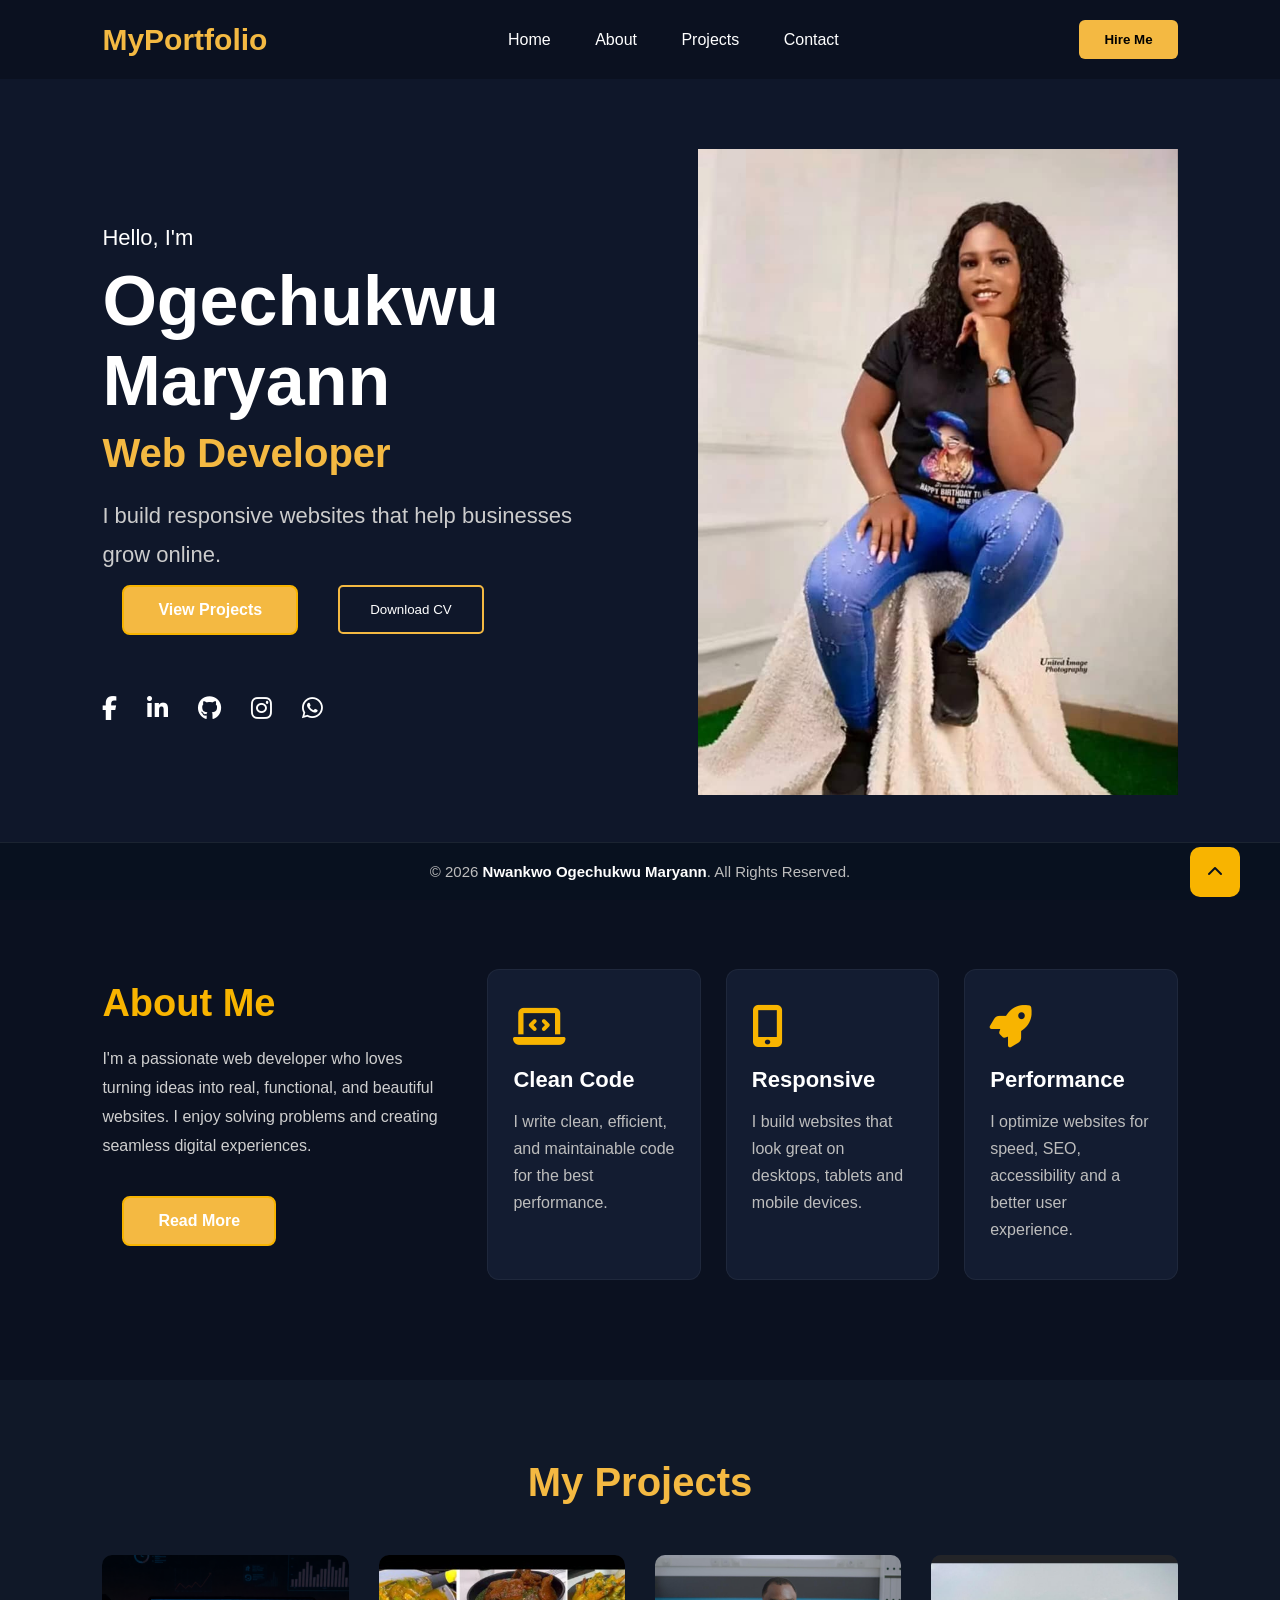
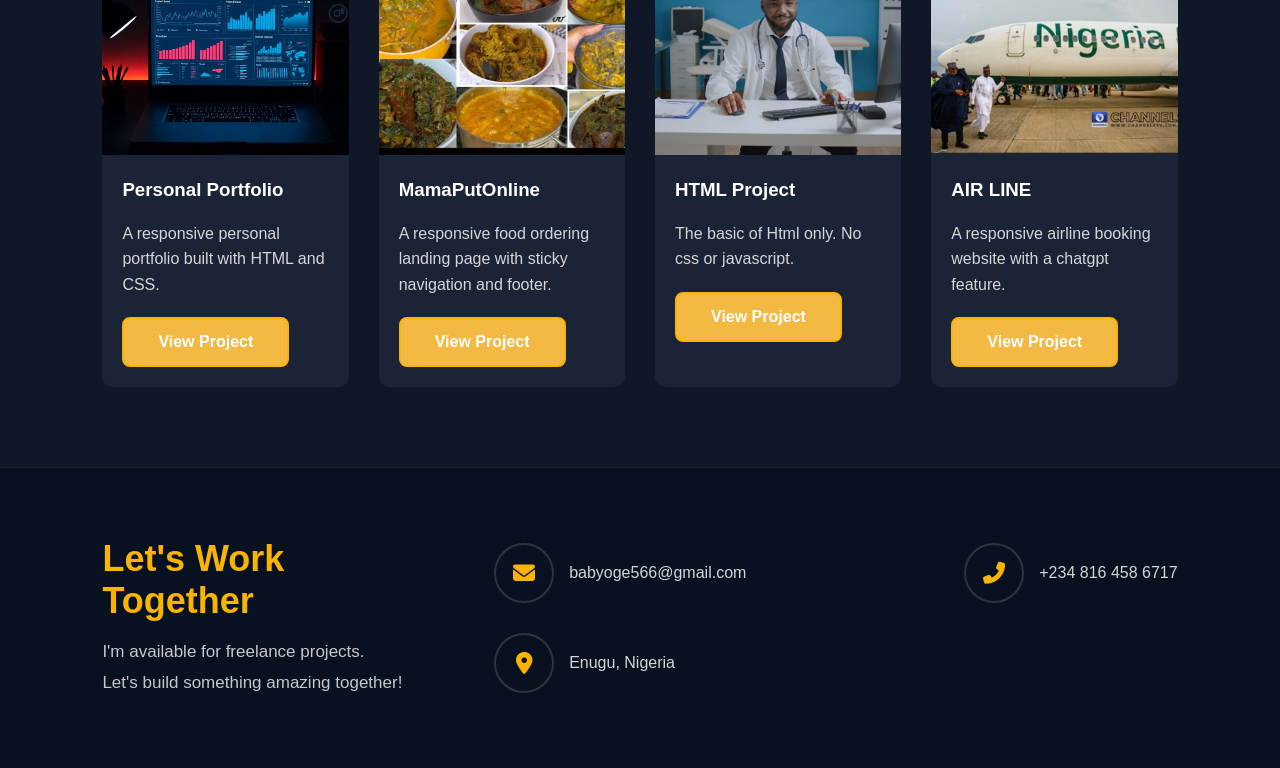
==== index.html @ 461a4705 "first commit" ====
<!DOCTYPE html>
<html lang="en">
<head>
    <meta charset="UTF-8">
    <meta name="viewport" content="width=device-width, initial-scale=1.0">
    <title>My Portfolio</title>

    <link rel="stylesheet" href="style.css">

    <!-- Font Awesome -->
    <link rel="stylesheet"
    href="https://cdnjs.cloudflare.com/ajax/libs/font-awesome/6.5.1/css/all.min.css">
</head>

<body>

<!-- ================= NAVBAR ================= -->

<header>

    <div class="logo">
        MyPortfolio
    </div>

    <nav>

        <a href="#home">Home</a>

        <a href="#about">About</a>

        <a href="#projects">Projects</a>

        <a href="#contact">Contact</a>

    </nav>

    <button class="hire-btn">
        Hire Me
    </button>

</header>


<!-- ================= HERO ================= -->

<section id="home" class="hero">

<div class="hero-text">

<p>Hello, I'm</p>

<h1>Ogechukwu Maryann</h1>

<h2>Web Developer</h2>

<p class="intro">
I build responsive websites that help businesses grow online.
</p>

<div class="buttons">
    <a href="#projects" class="btn">
        View Projects
    </a>

<a href="resume/Nwankwo Ogechukwu Maryann _ Resume.pdf" download>
    <button class="cv">Download CV</button>
</a>

</div>

<div class="social">

    <a href="https://www.facebook.com/Oge Nwankwo" target="_blank">
        <i class="fab fa-facebook-f"></i>
    </a>

    <a href="https://www.linkedin.com/in/ogechukwu-nwankwo-192b073a9" target="_blank">
        <i class="fab fa-linkedin-in"></i>
    </a>

    <a href="https://github.com/babyoge566-cpu" target="_blank">
        <i class="fab fa-github"></i>
    </a>

    <a href="https://www.instagram.com/mhiz_oge" target="_blank">
        <i class="fab fa-instagram"></i>
    </a>

    <a href="https://www.whatsapp.com/08164586717" target="_blank">
        <i class="fab fa-whatsapp"></i>
    </a>

</div>
</div>

<div class="hero-image">

<img src="/images/profile.jpeg" alt="Profile">

</div>

</section>

<!-- ================= ABOUT ================= -->

<section id="about" class="about">

    <div class="about-container">

        <!-- Left Side -->

        <div class="about-text">

            <h2>About Me</h2>

            <p>
                I'm a passionate web developer who loves turning ideas into
                real, functional, and beautiful websites. I enjoy solving
                problems and creating seamless digital experiences.
            </p>

            <a href="#" class="btn">
                Read More
            </a>

        </div>

        <!-- Right Side -->

        <div class="about-cards">

            <div class="card">

                <i class="fas fa-laptop-code"></i>

                <h3>Clean Code</h3>

                <p>
                    I write clean, efficient, and maintainable code
                    for the best performance.
                </p>

            </div>

            <div class="card">

                <i class="fas fa-mobile-alt"></i>

                <h3>Responsive</h3>

                <p>
                    I build websites that look great on desktops,
                    tablets and mobile devices.
                </p>

            </div>

            <div class="card">

                <i class="fas fa-rocket"></i>

                <h3>Performance</h3>

                <p>
                    I optimize websites for speed,
                    SEO, accessibility and a better user experience.
                </p>

            </div>

        </div>

    </div>

</section>

<!-- ================= PROJECTS ================= -->

<section id="projects">

    <h2 class="section-title">My Projects</h2>

    <div class="project-container">

        <!-- Project 1 -->
        <div class="project-card">
            <img src="projects/tailwindproject/images/hero-image.png" alt="NEXUS Website">

            <h3>Personal Portfolio</h3>

            <p>
                A responsive personal portfolio built with HTML and CSS.
            </p>

            <a href="projects/tailwind-portfolio/index.html" class="btn">
    View Project
</a>
        </div>

        <!-- Project 2 -->
        <div class="project-card">
            <img src="projects/mamaputrestaurant/images/hero.jpg" alt="MamaPutOnline">

            <h3>MamaPutOnline</h3>

            <p>
                A responsive food ordering landing page with sticky navigation and footer.
            </p>

           <a href="projects/mamaputrestaurant/index.html" class="btn">
    View Project
</a>
        </div>

        <!-- Project 3 -->
        <div class="project-card">
            <img src="projects/htmlproject/images/doctor in his office.jpg" alt="html project">

            <h3>HTML Project</h3>

            <p>
            The basic of Html only. No css or javascript.
            </p>

            <a href="projects/htmlproject/index.html" class="btn">View Project</a>
        </div>

        <!-- Project 4 -->
        <div class="project-card">
            <img src="projects/airline/images/airline.jpg" alt="AIR LINE">

            <h3>AIR LINE</h3>

            <p>
                A responsive airline booking website with a chatgpt feature.
            </p>

            <a href="projects/airline/index-chatgpt.html" class="btn">View Project</a>
        </div>

    </div>

</section>

<!-- ================= CONTACT SECTION ================= -->

<section id="contact" class="contact">

    <div class="contact-container">

        <!-- Left Side -->

        <div class="contact-text">

            <h2>Let's Work Together</h2>

            <p>I'm available for freelance projects.</p>

            <p>Let's build something amazing together!</p>

        </div>

        <!-- Right Side -->

        <div class="contact-info">

            <div class="info-box">

                <div class="icon">
                    <i class="fas fa-envelope"></i>
                </div>

                <span>babyoge566@gmail.com</span>

            </div>

            <div class="info-box">

                <div class="icon">
                    <i class="fas fa-phone-alt"></i>
                </div>

                <span>+234 816 458 6717</span>

            </div>

            <div class="info-box">

                <div class="icon">
                    <i class="fas fa-location-dot"></i>
                </div>

                <span>Enugu, Nigeria</span>

            </div>

        </div>

    </div>

</section>

<!-- ================= FOOTER ================= -->

<footer>

    <p>
        © 2026 <strong>Nwankwo Ogechukwu Maryann</strong>. All Rights Reserved.
    </p>

    <a href="#top" class="scroll-top">

        <i class="fas fa-chevron-up"></i>

    </a>

</footer>

</body>
</html>
---- style.css ----
*{
margin:0;
padding:0;
box-sizing:border-box;
font-family:Arial, Helvetica, sans-serif;
}

body{
background:#0f172a;
color:white;
}

/* Header Section */
header{
display:flex;
justify-content:space-between;
align-items:center;
padding:20px 8%;
background:#0b1120;
position:sticky;
top:0;
z-index:1000;
}

.logo{
font-size:30px;
font-weight:bold;
color:#f4b942;
}

nav a{
color:white;
text-decoration:none;
margin:0 20px;
transition:.3s;
}

nav a:hover{
color:#f4b942;
}

.hire-btn{
padding:12px 25px;
background:#f4b942;
border:none;
border-radius:6px;
cursor:pointer;
font-weight:bold;
}

/* Hero Section */
.hero{
display:flex;
justify-content:space-between;
align-items:center;
padding:70px 8%;
}

.hero-text{
max-width:500px;
}

.hero-text p{
font-size:22px;
margin-bottom:10px;
}

.hero-text h1{
font-size:70px;
margin-bottom:10px;
}

.hero-text h2{
color:#f4b942;
font-size:40px;
margin-bottom:20px;
}

.intro{
line-height:1.8;
color:#ccc;
margin-bottom:30px;
}

.buttons{
display:flex;
gap:20px;
margin-bottom:40px;
}

.work{
background:#f4b942;
padding:15px 30px;
border:none;
border-radius:5px;
font-size:17px;
cursor:pointer;
}

.cv{
background:transparent;
color:white;
border:2px solid #f4b942;
padding:15px 30px;
border-radius:5px;
cursor:pointer;
}

.cv-btn{
    display: inline-block;
    padding: 15px 30px;
    border: 2px solid #f4b942;
    color: white;
    text-decoration: none;
    border-radius: 5px;
    transition: 0.3s;
}

.cv-btn:hover{
    background: #f4b942;
    color: #0f172a;
}

.social{
display:flex;
gap:30px;
font-size:24px;
cursor:pointer;
}

.social i:hover{
color:#f4b942;
}

.hero-image img{
width:480px;
}

.social a{
    color: white;
    text-decoration: none;
    font-size: 24px;
    transition: 0.3s;
}

.social a:hover{
    color: #f4b942;
    transform: translateY(-5px);
}

#projects{
    padding:80px 8%;
    background:#101828;
}

.section-title{
    text-align:center;
    font-size:40px;
    color:#f4b942;
    margin-bottom:50px;
}

.project-container{
    display:grid;
    grid-template-columns:repeat(auto-fit,minmax(230px,1fr));
    gap:30px;
}

.project-card{
    background:#1b2336;
    border-radius:10px;
    overflow:hidden;
    transition:.3s;
}

.project-card:hover{
    transform:translateY(-10px);
}

.project-card img{
    width:100%;
    height:200px;
    object-fit:cover;
}

.project-card h3{
    margin:20px;
}

.project-card p{
    margin:0 20px 20px;
    color:#d6d6d6;
    line-height:1.6;
}

.btn{
    display:inline-block;
    margin:0 20px 20px;
    padding:10px 20px;
    background:#f4b942;
    color:#000;
    text-decoration:none;
    border-radius:5px;
    font-weight:bold;
}

.btn:hover{
    background:#fff;
}

/* About Section */

.about{

    width:100%;
    padding:100px 8%;
    background:#0b1120;

}

.about-container{

    display:grid;
    grid-template-columns:1fr 2fr;
    gap:40px;
    align-items:center;

}

/* Left Side */

.about-text h2{

    font-size:38px;
    color:#f8b400;
    margin-bottom:20px;

}

.about-text p{

    color:#cfcfcf;
    line-height:1.8;
    margin-bottom:35px;

}

.btn{

    display:inline-block;
    padding:14px 34px;
    border:2px solid #f8b400;
    color:#fff;
    text-decoration:none;
    border-radius:8px;
    transition:.3s;

}

.btn:hover{

    background:#f8b400;
    color:#0b1120;

}

/* Right Side */

.about-cards{

    display:grid;
    grid-template-columns:repeat(3,1fr);
    gap:25px;

}

.card{

    background:#131c31;
    padding:35px 25px;
    border-radius:12px;
    transition:.4s;
    border:1px solid rgba(255,255,255,.05);

}

.card:hover{

    transform:translateY(-10px);
    border-color:#f8b400;

}

.card i{

    font-size:42px;
    color:#f8b400;
    margin-bottom:20px;

}

.card h3{

    margin-bottom:15px;
    font-size:22px;

}

.card p{

    color:#bdbdbd;
    line-height:1.7;

}

/* ================= CONTACT ================= */

.contact{

    background:#08111f;

    padding:70px 8%;

    border-top:1px solid rgba(255,255,255,.08);

}

.contact-container{

    display:flex;

    justify-content:space-between;

    align-items:center;

    gap:50px;

    flex-wrap:wrap;

}

/* Left */

.contact-text{

    flex:1;

}

.contact-text h2{

    color:#f8b400;

    font-size:36px;

    margin-bottom:15px;

}

.contact-text p{

    color:#c7c7c7;

    font-size:17px;

    line-height:1.8;

}

/* Right */

.contact-info{

    flex:2;

    display:flex;

    justify-content:space-between;

    flex-wrap:wrap;

    gap:30px;

}

.info-box{

    display:flex;

    align-items:center;

    gap:15px;

}

.icon{

    width:60px;

    height:60px;

    border:2px solid rgba(255,255,255,.15);

    border-radius:50%;

    display:flex;

    justify-content:center;

    align-items:center;

    transition:.4s;

}

.icon i{

    color:#f8b400;

    font-size:22px;

}

.info-box span{

    color:#d5d5d5;

    font-size:16px;

}

.info-box:hover .icon{

    background:#f8b400;

    transform:translateY(-5px);

}

.info-box:hover .icon i{

    color:#08111f;

}

/* ================= FOOTER ================= */

footer{

    position:relative;

    background:#08111f;

    border-top:1px solid rgba(255,255,255,.08);

    padding:25px 8%;

    text-align:center;

}

footer p{

    color:#bdbdbd;

    font-size:15px;

}

footer strong{

    color:#ffffff;

}

/* Scroll Button */

.scroll-top{

    position:absolute;

    right:40px;

    top:50%;

    transform:translateY(-50%);

    width:50px;

    height:50px;

    background:#f8b400;

    color:#08111f;

    border-radius:10px;

    display:flex;

    justify-content:center;

    align-items:center;

    text-decoration:none;

    transition:.4s;

}

.scroll-top:hover{

    transform:translateY(-55%) scale(1.1);

}

footer{

    position:fixed;

    left:0;

    bottom:0;

    width:100%;

    background:#08111f;

    border-top:1px solid rgba(255,255,255,.08);

    padding:20px 8%;

    text-align:center;

    z-index:1000;

}

/* ================= RESPONSIVE ================= */

@media(max-width:992px){

.contact-container{

flex-direction:column;

align-items:flex-start;

}

.contact-info{

width:100%;

justify-content:flex-start;

}

}

@media(max-width:768px){

.contact{

padding:60px 5%;

}

.contact-text h2{

font-size:30px;

}

.contact-info{

flex-direction:column;

gap:20px;

}






footer{

padding-bottom:80px;

}

.scroll-top{

right:50%;

transform:translateX(50%);

bottom:20px;

top:auto;

}

.scroll-top:hover{

transform:translateX(50%) scale(1.08);

}

}

/* Responsive */

@media(max-width:992px){

.about-container{

grid-template-columns:1fr;

}

.about-cards{

grid-template-columns:repeat(2,1fr);

}

}

@media(max-width:768px){

.about{

padding:70px 5%;

}

.about-cards{

grid-template-columns:1fr;

}

.about-text{

text-align:center;

}

}
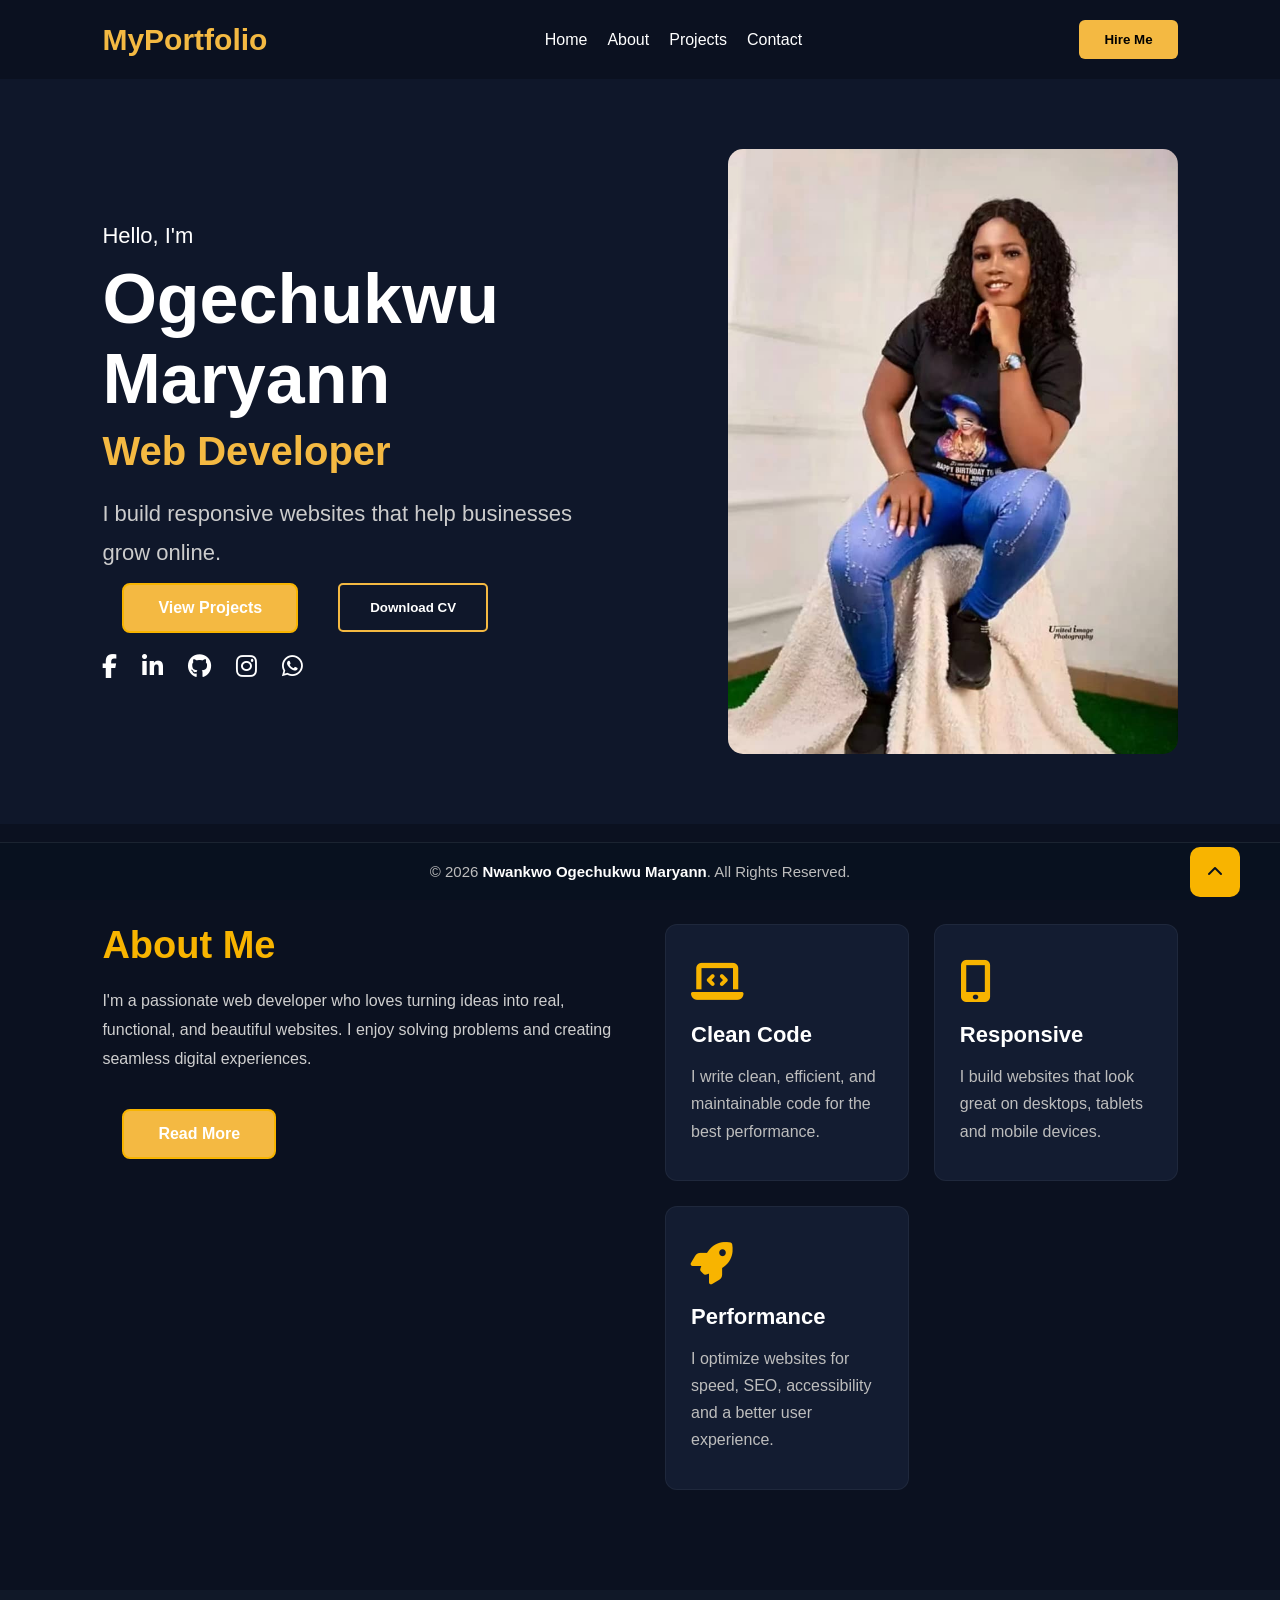
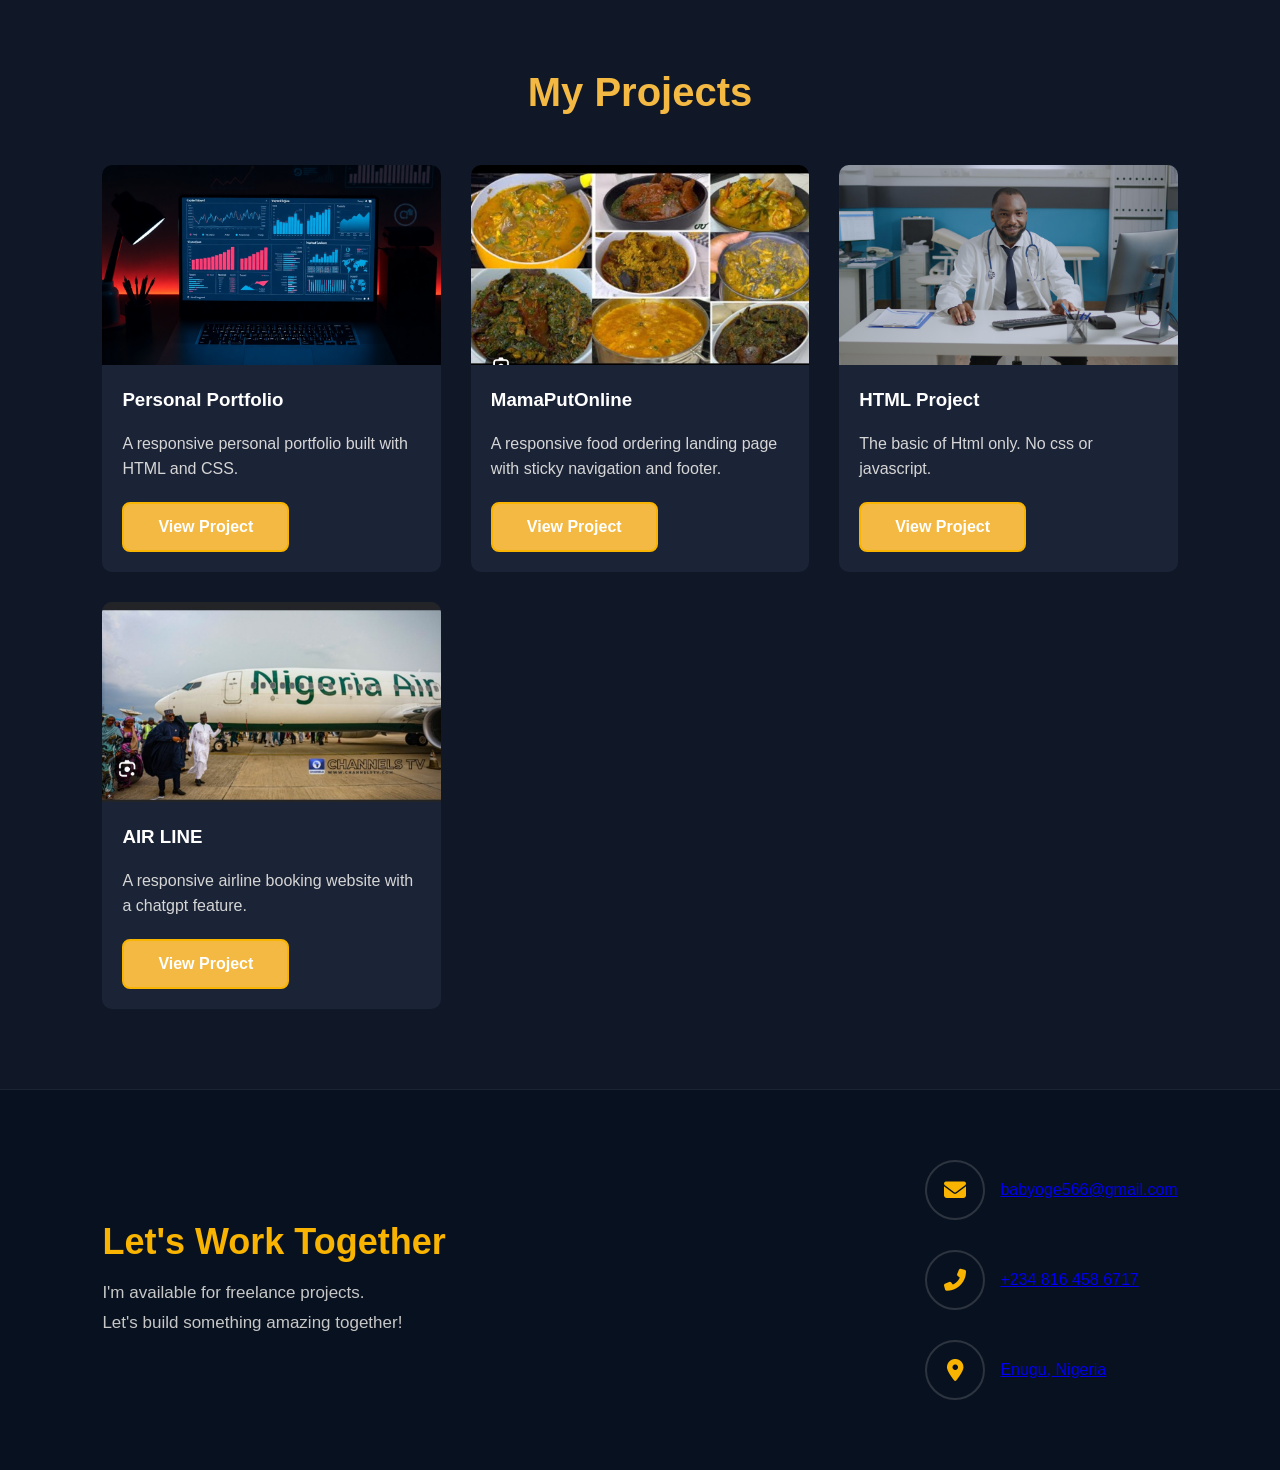
==== commit 47cc0d2a: "fixed responsive navigation" ====
--- a/index.html
+++ b/index.html
@@ -16,7 +16,7 @@
 
 <!-- ================= NAVBAR ================= -->
 
-<header>
+<header id="top">
 
     <div class="logo">
         MyPortfolio
@@ -86,7 +86,7 @@
         <i class="fab fa-instagram"></i>
     </a>
 
-    <a href="https://www.whatsapp.com/08164586717" target="_blank">
+    <a href="https://wa.me/2348164586717" target="_blank">
         <i class="fab fa-whatsapp"></i>
     </a>
 
@@ -95,7 +95,7 @@
 
 <div class="hero-image">
 
-<img src="/images/profile.jpeg" alt="Profile">
+<img src="./profile.jpeg" alt="Portrait of Ogechukwu Maryann">
 
 </div>
 
@@ -192,7 +192,7 @@
                 A responsive personal portfolio built with HTML and CSS.
             </p>
 
-            <a href="projects/tailwind-portfolio/index.html" class="btn">
+            <a href="projects/tailwindproject/index.html" class="btn">
     View Project
 </a>
         </div>
@@ -270,7 +270,9 @@
                     <i class="fas fa-envelope"></i>
                 </div>
 
-                <span>babyoge566@gmail.com</span>
+                <a href="mailto:babyoge566@gmail.com">
+                    babyoge566@gmail.com
+                </a>
 
             </div>
 
@@ -280,7 +282,9 @@
                     <i class="fas fa-phone-alt"></i>
                 </div>
 
-                <span>+234 816 458 6717</span>
+                <a href="tel:+2348164586717">
+    +234 816 458 6717
+</a>
 
             </div>
 
@@ -290,7 +294,9 @@
                     <i class="fas fa-location-dot"></i>
                 </div>
 
-                <span>Enugu, Nigeria</span>
+                <a href="https://www.google.com/maps/place/Enugu,+Nigeria" target="_blank">
+                    Enugu, Nigeria
+                </a>
 
             </div>
 
--- a/style.css
+++ b/style.css
@@ -11,15 +11,18 @@
 }
 
 /* Header Section */
+
 header{
-display:flex;
-justify-content:space-between;
-align-items:center;
-padding:20px 8%;
-background:#0b1120;
-position:sticky;
-top:0;
-z-index:1000;
+    display:flex;
+    justify-content:space-between;
+    align-items:center;
+    flex-wrap:wrap;
+    gap:20px;
+    padding:20px 8%;
+    background:#0b1120;
+    position:sticky;
+    top:0;
+    z-index:1000;
 }
 
 .logo{
@@ -28,11 +31,16 @@
 color:#f4b942;
 }
 
+nav{
+    display:flex;
+    flex-wrap:wrap;
+    gap:20px;
+}
+
 nav a{
-color:white;
-text-decoration:none;
-margin:0 20px;
-transition:.3s;
+    color:white;
+    text-decoration:none;
+    transition:.3s;
 }
 
 nav a:hover{
@@ -50,10 +58,14 @@
 
 /* Hero Section */
 .hero{
+
 display:flex;
 justify-content:space-between;
 align-items:center;
+gap:60px;
 padding:70px 8%;
+flex-wrap:wrap;
+
 }
 
 .hero-text{
@@ -83,9 +95,26 @@
 }
 
 .buttons{
+
 display:flex;
 gap:20px;
-margin-bottom:40px;
+flex-wrap:wrap;
+
+}
+
+.btn,
+.cv{
+
+padding:15px 30px;
+
+border-radius:8px;
+
+font-weight:bold;
+
+transition:.3s;
+
+cursor:pointer;
+
 }
 
 .work{
@@ -122,18 +151,24 @@
 }
 
 .social{
+
 display:flex;
-gap:30px;
-font-size:24px;
-cursor:pointer;
-}
-
+gap:25px;
+flex-wrap:wrap;
+
+}
 .social i:hover{
 color:#f4b942;
 }
 
 .hero-image img{
-width:480px;
+
+width:100%;
+max-width:450px;
+height:auto;
+display:block;
+border-radius:15px;
+
 }
 
 .social a{
@@ -161,9 +196,11 @@
 }
 
 .project-container{
-    display:grid;
-    grid-template-columns:repeat(auto-fit,minmax(230px,1fr));
-    gap:30px;
+
+display:grid;
+grid-template-columns:repeat(auto-fit,minmax(280px,1fr));
+gap:30px;
+
 }
 
 .project-card{
@@ -220,10 +257,11 @@
 
 .about-container{
 
-    display:grid;
-    grid-template-columns:1fr 2fr;
-    gap:40px;
-    align-items:center;
+display:grid;
+
+grid-template-columns:repeat(2,1fr);
+
+gap:50px;
 
 }
 
@@ -265,12 +303,11 @@
 }
 
 /* Right Side */
-
 .about-cards{
 
-    display:grid;
-    grid-template-columns:repeat(3,1fr);
-    gap:25px;
+display:grid;
+grid-template-columns:repeat(auto-fit,minmax(220px,1fr));
+gap:25px;
 
 }
 
@@ -368,40 +405,124 @@
 }
 
 /* Right */
-
 .contact-info{
 
-    flex:2;
+display:grid;
+grid-template-columns:repeat(auto-fit,minmax(220px,1fr));
+gap:30px;
+
+}
+
+.info-box{
 
     display:flex;
 
-    justify-content:space-between;
-
-    flex-wrap:wrap;
-
-    gap:30px;
-
-}
-
-.info-box{
+    align-items:center;
+
+    gap:15px;
+
+}
+
+.icon{
+
+    width:60px;
+
+    height:60px;
+
+    border:2px solid rgba(255,255,255,.15);
+
+    border-radius:50%;
 
     display:flex;
 
+    justify-content:center;
+
     align-items:center;
 
-    gap:15px;
-
-}
-
-.icon{
-
-    width:60px;
-
-    height:60px;
-
-    border:2px solid rgba(255,255,255,.15);
-
-    border-radius:50%;
+    transition:.4s;
+
+}
+
+.icon i{
+
+    color:#f8b400;
+
+    font-size:22px;
+
+}
+
+.info-box span{
+
+    color:#d5d5d5;
+
+    font-size:16px;
+
+}
+
+.info-box:hover .icon{
+
+    background:#f8b400;
+
+    transform:translateY(-5px);
+
+}
+
+.info-box:hover .icon i{
+
+    color:#08111f;
+
+}
+
+/* ================= FOOTER ================= */
+footer{
+
+position:relative;
+
+background:#08111f;
+
+padding:25px 8%;
+
+text-align:center;
+
+border-top:1px solid rgba(255,255,255,.08);
+
+}
+
+footer p{
+
+    color:#bdbdbd;
+
+    font-size:15px;
+
+}
+
+footer strong{
+
+    color:#ffffff;
+
+}
+
+/* Scroll Button */
+
+.scroll-top{
+
+    position:absolute;
+
+    right:40px;
+
+    top:50%;
+
+    transform:translateY(-50%);
+
+    width:50px;
+
+    height:50px;
+
+    background:#f8b400;
+
+    color:#08111f;
+
+    border-radius:10px;
 
     display:flex;
 
@@ -409,243 +530,188 @@
 
     align-items:center;
 
+    text-decoration:none;
+
     transition:.4s;
 
 }
 
-.icon i{
-
-    color:#f8b400;
-
-    font-size:22px;
-
-}
-
-.info-box span{
-
-    color:#d5d5d5;
-
-    font-size:16px;
-
-}
-
-.info-box:hover .icon{
-
-    background:#f8b400;
-
-    transform:translateY(-5px);
-
-}
-
-.info-box:hover .icon i{
-
-    color:#08111f;
-
-}
-
-/* ================= FOOTER ================= */
+.scroll-top:hover{
+
+    transform:translateY(-55%) scale(1.1);
+
+}
 
 footer{
 
-    position:relative;
+    position:fixed;
+
+    left:0;
+
+    bottom:0;
+
+    width:100%;
 
     background:#08111f;
 
     border-top:1px solid rgba(255,255,255,.08);
 
-    padding:25px 8%;
+    padding:20px 8%;
 
     text-align:center;
 
-}
-
-footer p{
-
-    color:#bdbdbd;
-
-    font-size:15px;
-
-}
-
-footer strong{
-
-    color:#ffffff;
-
-}
-
-/* Scroll Button */
-
-.scroll-top{
-
-    position:absolute;
-
-    right:40px;
-
-    top:50%;
-
-    transform:translateY(-50%);
-
-    width:50px;
-
-    height:50px;
-
-    background:#f8b400;
-
-    color:#08111f;
-
-    border-radius:10px;
-
-    display:flex;
-
-    justify-content:center;
-
-    align-items:center;
-
-    text-decoration:none;
-
-    transition:.4s;
-
-}
-
-.scroll-top:hover{
-
-    transform:translateY(-55%) scale(1.1);
-
-}
-
-footer{
-
-    position:fixed;
-
-    left:0;
-
-    bottom:0;
-
-    width:100%;
-
-    background:#08111f;
-
-    border-top:1px solid rgba(255,255,255,.08);
-
-    padding:20px 8%;
-
-    text-align:center;
-
     z-index:1000;
 
 }
 
 /* ================= RESPONSIVE ================= */
 
-@media(max-width:992px){
-
-.contact-container{
+@media (max-width:992px){
+
+.hero{
+
+flex-direction:column-reverse;
+text-align:center;
+
+}
+
+.hero-text{
+
+max-width:100%;
+
+}
+
+.hero-text h1{
+
+font-size:52px;
+
+}
+
+.hero-image{
+
+margin-bottom:40px;
+
+}
+
+.buttons{
+
+justify-content:center;
+
+}
+
+.social{
+
+justify-content:center;
+
+}
+
+.about-container{
+
+grid-template-columns:1fr;
+
+}
+
+}
+
+/* mobile */
+@media (max-width:768px){
+
+header{
 
 flex-direction:column;
-
-align-items:flex-start;
-
-}
-
-.contact-info{
-
-width:100%;
-
-justify-content:flex-start;
-
-}
-
-}
-
-@media(max-width:768px){
-
-.contact{
-
-padding:60px 5%;
+text-align:center;
+
+}
+
+.hero{
+
+padding:50px 5%;
+
+}
+
+.hero-text h1{
+
+font-size:40px;
+
+}
+
+.hero-text h2{
+
+font-size:28px;
+
+}
+
+.hero-text p{
+
+font-size:18px;
+
+}
+
+.buttons{
+
+flex-direction:column;
+
+}
+
+.btn,
+.cv{
+
+width:220px;
+text-align:center;
+
+}
+
+.hero-image img{
+
+max-width:300px;
+
+}
+
+nav{
+
+justify-content:center;
+
+}
+
+}
+
+/* smaller mobile */
+@media (max-width:480px){
+
+.logo{
+
+font-size:24px;
+
+}
+
+.hero-text h1{
+
+font-size:32px;
+
+}
+
+.hero-text h2{
+
+font-size:22px;
+
+}
+
+.section-title{
+
+font-size:30px;
 
 }
 
 .contact-text h2{
 
+font-size:28px;
+
+}
+
+.about-text h2{
+
 font-size:30px;
 
 }
 
-.contact-info{
-
-flex-direction:column;
-
-gap:20px;
-
-}
-
-
-
-
-
-
-footer{
-
-padding-bottom:80px;
-
-}
-
-.scroll-top{
-
-right:50%;
-
-transform:translateX(50%);
-
-bottom:20px;
-
-top:auto;
-
-}
-
-.scroll-top:hover{
-
-transform:translateX(50%) scale(1.08);
-
-}
-
-}
-
-/* Responsive */
-
-@media(max-width:992px){
-
-.about-container{
-
-grid-template-columns:1fr;
-
-}
-
-.about-cards{
-
-grid-template-columns:repeat(2,1fr);
-
-}
-
-}
-
-@media(max-width:768px){
-
-.about{
-
-padding:70px 5%;
-
-}
-
-.about-cards{
-
-grid-template-columns:1fr;
-
-}
-
-.about-text{
-
-text-align:center;
-
-}
-
 }
